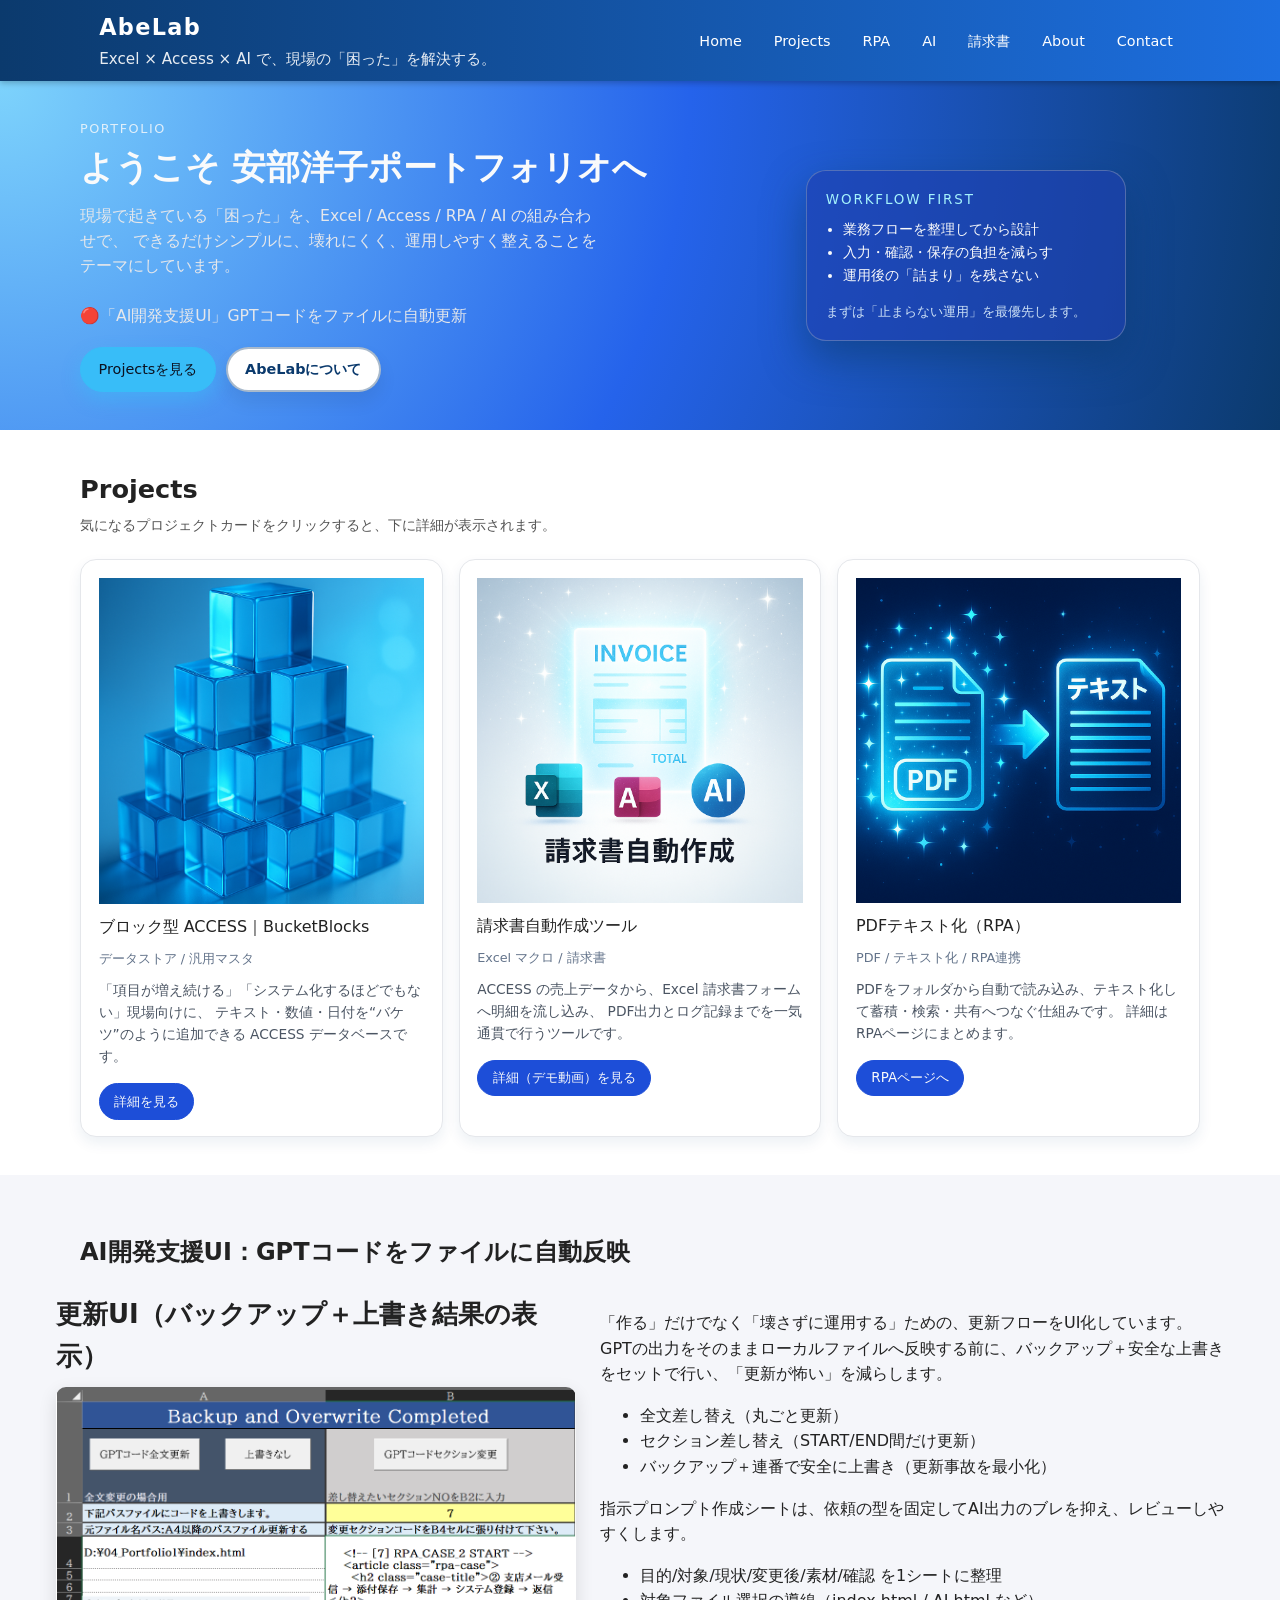
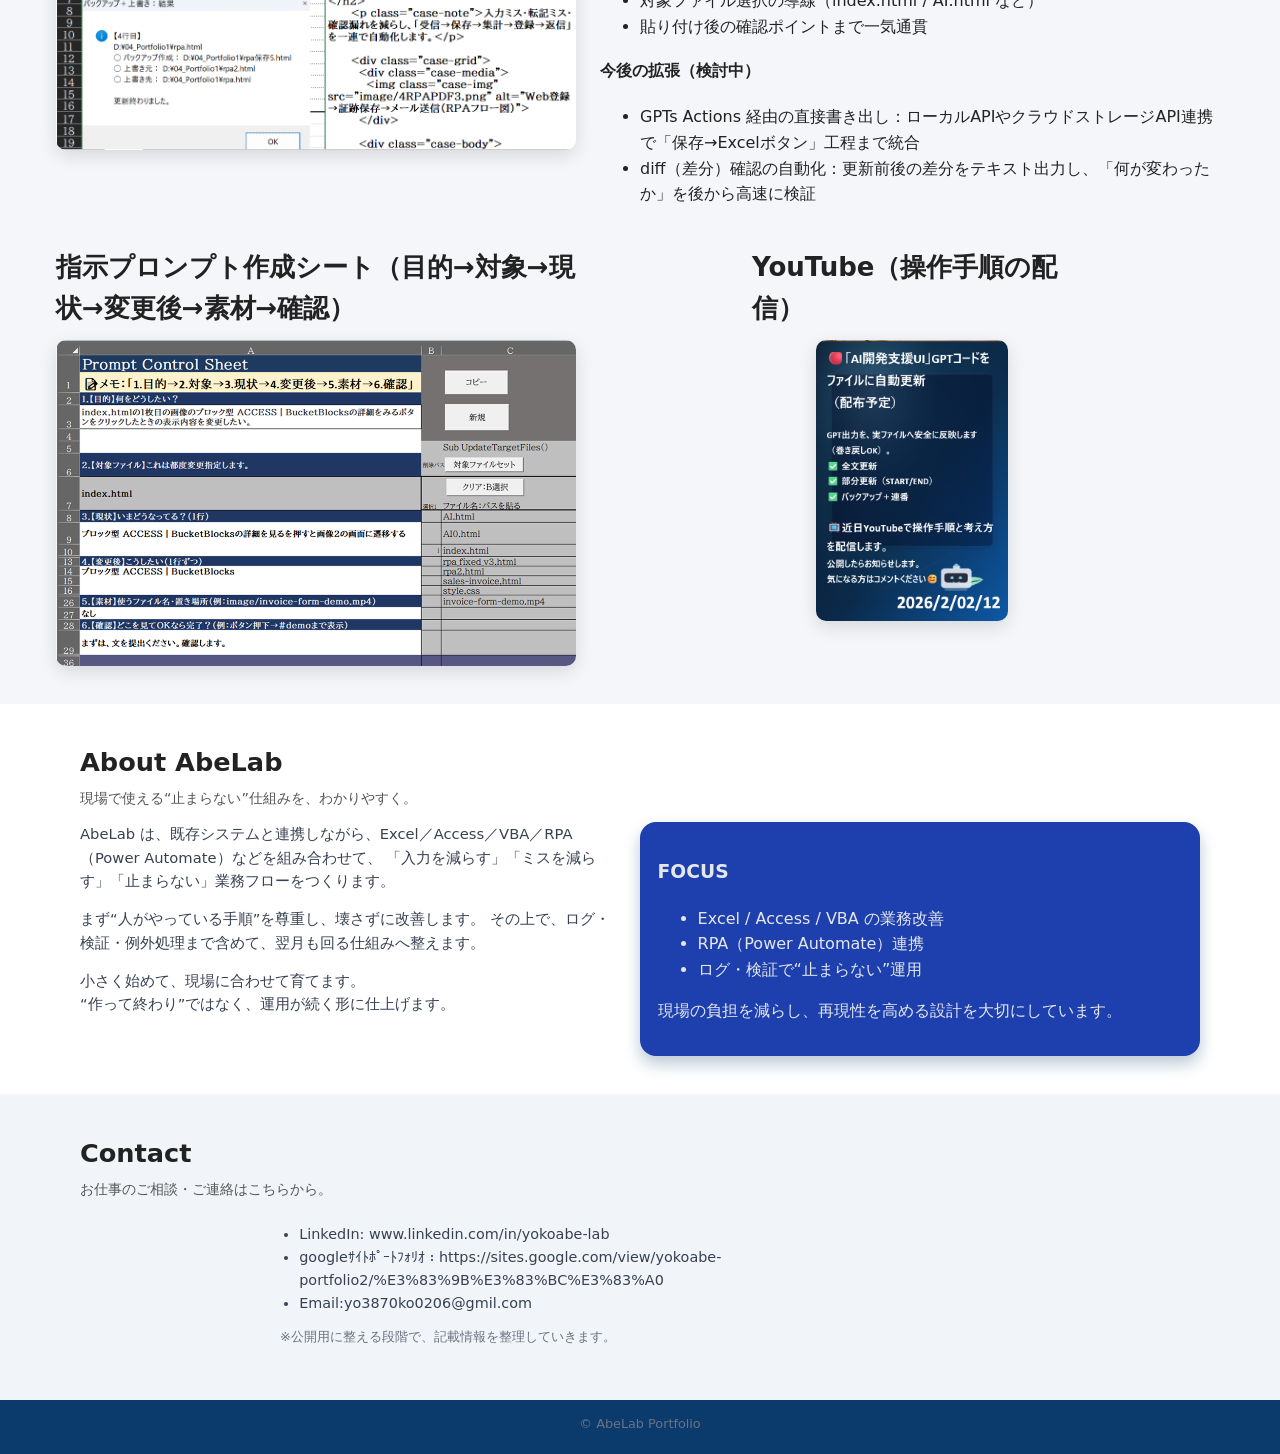
==== index.html @ ca855123 "portfolio upload" ====
<!DOCTYPE html>
<html lang="ja">

<head>
  <meta charset="UTF-8" />
  <meta name="viewport" content="width=device-width, initial-scale=1.0" />
  <title>AbeLab Portfolio</title>
  <link rel="stylesheet" href="style.css?v=20260203" />
</head>

<body>
  <div class="site-wrapper">

    <!-- =========================
         Header
    ========================== -->
    <header class="site-header">
      <div class="header-inner">
        <div class="brand-block">
          <div class="brand-logo">AbeLab</div>
          <div class="brand-tagline">Excel × Access × AI で、現場の「困った」を解決する。</div>
        </div>


<nav class="main-nav">
  <ul>
    <li><a href="index.html">Home</a></li>
    <li><a href="index.html#projects">Projects</a></li>
    <li><a href="rpa.html">RPA</a></li>
    <li><a href="AI.html">AI</a></li>
    <li><a href="sales-invoice.html">請求書</a></li>
    <li><a href="index.html#about">About</a></li>
    <li><a href="index.html#contact">Contact</a></li>
  </ul>
</nav>



        <button class="nav-toggle" id="navToggle" aria-label="メニューを開く" aria-expanded="false">
          <span class="nav-toggle-line"></span>
          <span class="nav-toggle-line"></span>
          <span class="nav-toggle-line"></span>
        </button>
      </div>

<nav class="mobile-nav" id="mobileNav">
  <ul>
    <li><a href="index.html">Home</a></li>
    <li><a href="index.html#projects">Projects</a></li>
    <li><a href="rpa.html">RPA</a></li>
    <li><a href="AI.html">AI</a></li>
    <li><a href="sales-invoice.html">請求書</a></li>
    <li><a href="index.html#about">About</a></li>
    <li><a href="index.html#contact">Contact</a></li>
  </ul>
</nav>


    </header>

    <main>
      <!-- =========================
           Hero
      ========================== -->
      <section class="hero-section" id="home">
        <div class="hero-inner">
          <div class="hero-text">
            <div class="hero-label">PORTFOLIO</div>
            <h1 class="hero-title">ようこそ 安部洋子ポートフォリオへ</h1>
            <p class="hero-lead">
              現場で起きている「困った」を、Excel / Access / RPA / AI の組み合わせで、
              できるだけシンプルに、壊れにくく、運用しやすく整えることをテーマにしています。
              <br><br>
              🔴「AI開発支援UI」GPTコードをファイルに自動更新
            </p>

            <div class="hero-actions">
              <a class="btn primary-btn" href="#projects">Projectsを見る</a>
              <a class="btn ghost-btn" href="#about">AbeLabについて</a>
            </div>
          </div>

          <div class="hero-visual" aria-hidden="true">
            <div class="hero-visual-card">
              <div class="hero-visual-label">WORKFLOW FIRST</div>
              <ul class="hero-visual-list">
                <li>業務フローを整理してから設計</li>
                <li>入力・確認・保存の負担を減らす</li>
                <li>運用後の「詰まり」を残さない</li>
              </ul>
              <p class="hero-visual-note">まずは「止まらない運用」を最優先します。</p>
            </div>
          </div>
        </div>
      </section>

      <!-- =========================
           Projects
      ========================== -->
      <section class="projects-section" id="projects">
        <div class="section-header">
          <h2 class="section-title">Projects</h2>
          <p class="section-subtitle">気になるプロジェクトカードをクリックすると、下に詳細が表示されます。</p>
        </div>

        <div class="projects-grid">
          <!-- 1) BucketBlocks -->
          <article class="project-card">
            <div class="project-image-wrapper">
              <img class="project-image" src="image/1cube.png" alt="ブロック型 ACCESS BucketBlocks" />
            </div>
            <h3 class="project-title">ブロック型 ACCESS｜BucketBlocks</h3>
            <p class="project-tag">データストア / 汎用マスタ</p>
            <p class="project-summary">
              「項目が増え続ける」「システム化するほどでもない」現場向けに、
              テキスト・数値・日付を“バケツ”のように追加できる ACCESS データベースです。
            </p>
            <button class="project-detail-button" type="button" data-project-id="bucket">詳細を見る</button>
          </article>

          <!-- 2) Invoice tool -->
          <article class="project-card">
            <div class="project-image-wrapper">
              <img class="project-image" src="image/2seikyusyoinvoice.png" alt="請求書自動作成ツール" />
            </div>
            <h3 class="project-title">請求書自動作成ツール</h3>
            <p class="project-tag">Excel マクロ / 請求書</p>
            <p class="project-summary">
              ACCESS の売上データから、Excel 請求書フォームへ明細を流し込み、
              PDF出力とログ記録までを一気通貫で行うツールです。
            </p>
            <a class="project-detail-button" href="sales-invoice.html#demo">詳細（デモ動画）を見る</a>
          </article>

          <!-- 3) RPA page link -->
          <article class="project-card">
            <div class="project-image-wrapper">
              <img class="project-image" src="image/3pdftotext.png" alt="PDFテキスト化 RPA" />
            </div>
            <h3 class="project-title">PDFテキスト化（RPA）</h3>
            <p class="project-tag">PDF / テキスト化 / RPA連携</p>
            <p class="project-summary">
              PDFをフォルダから自動で読み込み、テキスト化して蓄積・検索・共有へつなぐ仕組みです。
              詳細はRPAページにまとめます。
            </p>
            <a class="project-detail-button" href="rpa.html">RPAページへ</a>
          </article>
        </div>

        <!-- 詳細パネル（ここに表示） -->
        <div class="project-detail-panel" id="projectDetailPanel" hidden>
          <div class="detail-inner">
            <h3 class="detail-title" id="detailTitle">プロジェクト詳細</h3>
            <p class="detail-lead" id="detailLead">カードの「詳細」をクリックすると、ここに内容が表示されます。</p>

            <div class="detail-media" id="detailMedia"></div>

            <div class="detail-content" id="detailContent">
              まだプロジェクトが選択されていません。
            </div>

            <button class="detail-close-button" id="detailCloseButton" type="button">Projects に戻る</button>
          </div>
        </div>
      </section>
      <section class="ai-ui-section" id="ai-ui">
    <div class="ai-ui-container" style="max-width: 1200px; margin: 0 auto; padding: 0 16px;">
        <div class="section-header">
            <h2>AI開発支援UI：GPTコードをファイルに自動反映</h2>
        </div>

        <div class="ai-ui-wrap" style="display: flex; flex-direction: column; gap: 24px;">
            <div class="ai-ui-row" style="display: flex; align-items: flex-start; gap: 24px;">
                <div class="ai-ui-images" style="max-width: 520px; flex: 0 0 auto;">
                    <div class="ai-ui-image-card" style="width: 100%; max-width: 560px;">
                    <h3 style="font-size: 26px; margin: 0 0 10px;">更新UI（バックアップ＋上書き結果の表示）</h3>
                    <img src="image/cordhenko.png" alt="コード変更UI" style="width: 100%; max-width: 560px; height: auto; display: block; border-radius: 10px; box-shadow: 0 6px 18px rgba(0,0,0,0.12); margin: 0 auto;">
                </div>
                </div>
                <div class="ai-ui-text" style="flex: 1 1 420px; min-width: 300px;">
                <p>「作る」だけでなく「壊さずに運用する」ための、更新フローをUI化しています。GPTの出力をそのままローカルファイルへ反映する前に、バックアップ＋安全な上書きをセットで行い、「更新が怖い」を減らします。</p>

                <ul>
                    <li>全文差し替え（丸ごと更新）</li>
                    <li>セクション差し替え（START/END間だけ更新）</li>
                    <li>バックアップ＋連番で安全に上書き（更新事故を最小化）</li>
                </ul>

                <p>指示プロンプト作成シートは、依頼の型を固定してAI出力のブレを抑え、レビューしやすくします。</p>
                <ul>
                    <li>目的/対象/現状/変更後/素材/確認 を1シートに整理</li>
                    <li>対象ファイル選択の導線（index.html / AI.html など）</li>
                    <li>貼り付け後の確認ポイントまで一気通貫</li>
                </ul>

                <h4 style="margin-top: 18px;">今後の拡張（検討中）</h4>
                <ul>
                    <li>GPTs Actions 経由の直接書き出し：ローカルAPIやクラウドストレージAPI連携で「保存→Excelボタン」工程まで統合</li>
                    <li>diff（差分）確認の自動化：更新前後の差分をテキスト出力し、「何が変わったか」を後から高速に検証</li>
                </ul>
            </div>
            </div>

            <div class="ai-ui-row" style="display: flex; align-items: flex-start; gap: 24px;">
                <div class="ai-ui-images" style="max-width: 520px; flex: 0 0 auto;">
                    <div class="ai-ui-image-card" style="width: 100%; max-width: 560px;">
                    <h3 style="font-size: 26px; margin: 0 0 10px;">指示プロンプト作成シート（目的→対象→現状→変更後→素材→確認）</h3>
                    <img src="image/pronptsakusei.png" alt="指示プロンプト作成シート" style="width: 100%; max-width: 560px; height: auto; display: block; border-radius: 10px; box-shadow: 0 6px 18px rgba(0,0,0,0.12); margin: 0 auto;">
                </div>
                </div>
                <div class="ai-ui-side" style="flex: 1; min-width: 260px; display: flex; justify-content: center; align-items: flex-start;">
                    <div class="ai-ui-image-card" style="width: 100%; max-width: 320px;">
                    <h3 style="font-size: 26px; margin: 0 0 10px;">YouTube（操作手順の配信）</h3>
                    <img src="image/youtube.png" alt="YouTube" style="width: 60%; max-width: 320px; height: auto; display: block; border-radius: 10px; box-shadow: 0 6px 18px rgba(0,0,0,0.12); margin: 0 auto;">
                </div>
                </div>
            </div>
        </div>
    </div>
</section>

      <!-- =========================
           About
      ========================== -->
<!-- About -->
<section class="about-section" id="about">
  <div class="section-header">
    <h2 class="section-title">About AbeLab</h2>
    <p class="section-subtitle">現場で使える“止まらない”仕組みを、わかりやすく。</p>
  </div>

  <div class="about-layout">
    <!-- text (left / wide) -->
<div class="about-text">
 <p>
  AbeLab は、既存システムと連携しながら、Excel／Access／VBA／RPA（Power Automate）などを組み合わせて、
  「入力を減らす」「ミスを減らす」「止まらない」業務フローをつくります。
</p>

  <p>
    まず“人がやっている手順”を尊重し、壊さずに改善します。
    その上で、ログ・検証・例外処理まで含めて、翌月も回る仕組みへ整えます。
  </p>

  <!-- ★追加：2行ぶん（FOCUSの底辺合わせ用） -->
  <p>
    小さく始めて、現場に合わせて育てます。<br>
    “作って終わり”ではなく、運用が続く形に仕上げます。
  </p>
</div>


    <!-- focus (right) -->
    <aside class="about-side" aria-label="AbeLab focus">
      <div class="about-card">
        <h3>FOCUS</h3>
        <ul>
          <li>Excel / Access / VBA の業務改善</li>
          <li>RPA（Power Automate）連携</li>
          <li>ログ・検証で“止まらない”運用</li>
        </ul>
        <p class="about-note">現場の負担を減らし、再現性を高める設計を大切にしています。</p>
      </div>
    </aside>
  </div>
</section>

      <!-- =========================
           Contact
      ========================== -->
      <section class="contact-section" id="contact">
        <div class="section-header">
          <h2 class="section-title">Contact</h2>
          <p class="section-subtitle">お仕事のご相談・ご連絡はこちらから。</p>
        </div>

        <div class="contact-content">
          <p>
            
          </p>
          <ul class="contact-links">
            <li>LinkedIn: www.linkedin.com/in/yokoabe-lab</li>
            <li>googleｻｲﾄﾎﾟｰﾄﾌｫﾘｵ：https://sites.google.com/view/yokoabe-portfolio2/%E3%83%9B%E3%83%BC%E3%83%A0</li>
            <li>Email:yo3870ko0206@gmil.com</li>
          </ul>
          <p class="contact-note">※公開用に整える段階で、記載情報を整理していきます。</p>
        </div>
      </section>
    </main>

    <footer class="site-footer">
      <p class="footer-copy">© AbeLab Portfolio</p>
    </footer>

    <button class="scroll-top-button" id="scrollTopButton" aria-label="ページ上部へ">↑</button>
  </div>

  <script>
    // ============================
    // 1) モバイルナビ
    // ============================
    (function () {
      const navToggle = document.getElementById('navToggle');
      const mobileNav = document.getElementById('mobileNav');

      if (!navToggle || !mobileNav) return;

      const setOpen = (open) => {
        navToggle.setAttribute('aria-expanded', String(open));
        mobileNav.hidden = !open;
      };

      setOpen(false);

      navToggle.addEventListener('click', () => {
        const isOpen = navToggle.getAttribute('aria-expanded') === 'true';
        setOpen(!isOpen);
      });

      mobileNav.addEventListener('click', (e) => {
        if (e.target && e.target.closest('a')) {
          setOpen(false);
        }
      });
    })();

    // ============================
    // 2) スクロールトップ
    // ============================
    (function () {
      const btn = document.getElementById('scrollTopButton');
      if (!btn) return;

      const onScroll = () => {
        btn.style.display = window.scrollY > 600 ? 'flex' : 'none';
      };

      window.addEventListener('scroll', onScroll);
      onScroll();

      btn.addEventListener('click', () => {
        window.scrollTo({ top: 0, behavior: 'smooth' });
      });
    })();

    // ============================
    // 3) Projects 詳細表示
    //    - 1) BucketBlocks
    //    - 2) 請求書（デモ動画埋め込み）
    //    - 3) PDFテキスト化は別ページへ（カード内リンク）
    // ============================
    (function () {
      const panel = document.getElementById('projectDetailPanel');
      const title = document.getElementById('detailTitle');
      const lead = document.getElementById('detailLead');
      const media = document.getElementById('detailMedia');
      const content = document.getElementById('detailContent');
      const closeBtn = document.getElementById('detailCloseButton');

      if (!panel || !title || !lead || !media || !content || !closeBtn) return;

      const projects = {
        bucket: {
          title: 'ブロック型 ACCESS｜BucketBlocks',
          lead: '「項目が増え続ける」を吸収する、現場向けのバケット型データベース。',
          mediaHtml: '',
          contentHtml: `
            <ul>
              <li>用途：汎用マスタ／履歴／メモなど、項目が増えがちなデータを“追加型”で管理</li>
              <li>特徴：テキスト・数値・日付などをブロックとして後付けできる</li>
              <li>狙い：システム化の前段で、現場の情報を散らさず貯める</li>
            </ul>
          `.trim()
        }
      };

      const openPanel = (projectId) => {
        const p = projects[projectId];
        if (!p) return;

        title.textContent = p.title;
        lead.textContent = p.lead;
        media.innerHTML = p.mediaHtml;
        content.innerHTML = p.contentHtml;

        panel.hidden = false;
        panel.scrollIntoView({ behavior: 'smooth', block: 'start' });
      };

      const closePanel = () => {
        panel.hidden = true;
        title.textContent = 'プロジェクト詳細';
        lead.textContent = 'カードの「詳細」をクリックすると、ここに内容が表示されます。';
        media.innerHTML = '';
        content.textContent = 'まだプロジェクトが選択されていません。';
      };

      document.addEventListener('click', (e) => {
        const btn = e.target && e.target.closest('[data-project-id]');
        if (!btn) return;

        const projectId = btn.getAttribute('data-project-id');
        openPanel(projectId);
      });

      closeBtn.addEventListener('click', closePanel);
    })();
  </script>
</body>

</html>
---- style.css ----
/* ------------------------------
   ベース設定
------------------------------ */
*,
*::before,
*::after {
    box-sizing: border-box;
}

html,
body {
    margin: 0;
    padding: 0;
    font-family: system-ui, -apple-system, BlinkMacSystemFont, "Segoe UI",
        "Hiragino Sans", "Yu Gothic", sans-serif;
    line-height: 1.6;
    color: #222;
    background: #f5f6fa;
}

img {
    max-width: 100%;
    display: block;
}

a {
    color: inherit;
    text-decoration: none;
}

button {
    font: inherit;
    cursor: pointer;
}

/* ------------------------------
   レイアウト全体
------------------------------ */
.site-wrapper {
    min-height: 100vh;
    display: flex;
    flex-direction: column;
}

/* ------------------------------
   ヘッダー
------------------------------ */
.site-header {
    position: sticky;
    top: 0;
    z-index: 20;
    /* [H-色調整] 黒っぽさを減らして、明るい青系グラデに変更 */
    background: linear-gradient(90deg, #0b3a6d, #1d6fe0);
    color: #fff;
    box-shadow: 0 2px 6px rgba(0, 0, 0, 0.24);
}

.header-inner {
    max-width: 1120px;
    margin: 0 auto;
    padding: 0.6rem 1.2rem;
    display: flex;
    align-items: center;
    justify-content: space-between;
    gap: 1rem;
}

.brand-block {
    display: flex;
    flex-direction: column;
    gap: 0.1rem;
}

.brand-logo {
    font-size: 1.4rem;
    font-weight: 700;
    letter-spacing: 0.06em;
}

.brand-tagline {
    font-size: 0.95rem;
    opacity: 0.9;
    font-weight: 500;
}

.main-nav ul {
    list-style: none;
    display: flex;
    gap: 1rem;
    padding: 0;
    margin: 0;
}

/* ------------------------------
   ヘッダー（ナビ：2行表示にする）
------------------------------ */

/* ★追加：ナビ領域を横いっぱい使えるように */
.main-nav{
    flex: 1;
    min-width: 0;
}

/* ★差し替え：PCナビを2行に折り返す（リンク単位で折り返す） */
.main-nav ul {
    list-style: none;
    display: flex;
    flex-wrap: wrap;                 /* ← これで2行に折り返せる */
    justify-content: flex-end;       /* 右寄せ */
    gap: 0.8rem 1rem;                /* 縦 横の間隔 */
    padding: 0;
    margin: 0;
}

/* ★差し替え：リンクの文字が1文字ずつ改行されないようにする */
.main-nav a {
    font-size: 0.9rem;
    padding: 0.35rem 0.5rem;
    border-radius: 0.5rem;
    transition: background 0.15s ease;

    white-space: nowrap;             /* ← 文字割れ防止（超重要） */
    word-break: keep-all;            /* 補強（日本語でも割れにくい） */
}

.main-nav a:hover {
    background: rgba(255, 255, 255, 0.12);
}

/* ------------------------------
   モバイルナビ（ハンバーガー）
------------------------------ */
.nav-toggle {
    display: none;
    border: 1px solid rgba(255, 255, 255, 0.35);
    background: transparent;
    color: inherit;
    border-radius: 0.75rem;
    padding: 0.25rem;
}

.nav-toggle-line {
    display: block;
    width: 22px;
    height: 2px;
    margin: 4px 0;
    background: #fff;
}

/* モバイルナビ */
.mobile-nav {
    display: none;
    border-top: 1px solid rgba(255, 255, 255, 0.12);
    /* [H-色調整] ヘッダーに合わせて青系に */
    background: #0b3a6d;
}

.mobile-nav ul {
    list-style: none;
    margin: 0;
    padding: 0.4rem 0;
}

.mobile-nav li {
    border-bottom: 1px solid rgba(255, 255, 255, 0.06);
}

.mobile-nav a {
    display: block;
    padding: 0.6rem 1.2rem;
}

/* ------------------------------
   セクション共通
------------------------------ */
main {
    flex: 1;
}

section {
    padding: 2.4rem 1.2rem;
}

.section-header {
    max-width: 1120px;
    margin: 0 auto 1.4rem;
}

.section-title {
    font-size: 1.6rem;
    margin: 0 0 0.25rem;
}

.section-subtitle {
    margin: 0;
    color: #555;
    font-size: 0.9rem;
    font-weight: 500;
}

/* ------------------------------
   Hero
------------------------------ */
.hero-section {
    /* [H-色調整] 黒寄り → 明るい青の奥行きに変更 */
    background: radial-gradient(circle at top left, #7dd3fc 0, #2563eb 52%, #0b3a6d 100%);
    color: #f9fafb;
}

.hero-inner {
    max-width: 1120px;
    margin: 0 auto;
    display: grid;
    grid-template-columns: minmax(0, 3fr) minmax(0, 2.3fr);
    gap: 2.5rem;
    align-items: center;
}

.hero-label {
    font-size: 0.8rem;
    letter-spacing: 0.12em;
    text-transform: uppercase;
    opacity: 0.82;
}

.hero-title {
    margin: 0.4rem 0 0.8rem;
    font-size: 2.1rem;
    line-height: 1.3;
}

.hero-lead {
    margin: 0 0 1.2rem;
    max-width: 52ch;
    font-size: 0.98rem;
    color: #e5e7eb;
    font-weight: 500;
}

.hero-actions {
    display: flex;
    flex-wrap: wrap;
    gap: 0.6rem;
}

.btn {
    display: inline-flex;
    align-items: center;
    justify-content: center;
    padding: 0.55rem 1.1rem;
    border-radius: 999px;
    border: 1px solid transparent;
    font-size: 0.9rem;
    text-decoration: none;
    transition: transform 0.1s ease, box-shadow 0.1s ease, background 0.15s ease,
        color 0.15s ease, border-color 0.15s ease;
}

.btn:hover {
    transform: translateY(-1px);
}

.primary-btn {
    background: #38bdf8;
    border-color: #38bdf8;
    color: #0b1120;
    box-shadow: 0 8px 18px rgba(56, 189, 248, 0.45);
}

.primary-btn:hover {
    background: #e0f2fe;
    border-color: #e0f2fe;
}

.ghost-btn {
    background: transparent;
    border-color: #e5e7eb;
    color: #e5e7eb;
}

.ghost-btn:hover {
    /* [H-色調整] 黒っぽいhover → 青系に */
    background: rgba(11, 58, 109, 0.55);
}

.hero-visual {
    display: flex;
    justify-content: center;
}

.hero-visual-card {
    width: 100%;
    max-width: 320px;
    padding: 1.1rem 1.2rem;
    border-radius: 1.25rem;
    /* [H-色調整] 黒っぽいカード → 明るい青系に */
    background: rgba(30, 64, 175, 0.62);
    box-shadow: 0 18px 40px rgba(11, 58, 109, 0.55);
    border: 1px solid rgba(148, 163, 184, 0.45);
    
}

.hero-visual-label {
    margin: 0 0 0.5rem;
    font-size: 0.84rem;
    letter-spacing: 0.14em;
    text-transform: uppercase;
    color: #a5f3fc;
}

.hero-visual-list {
    margin: 0;
    padding-left: 1.1rem;
    font-size: 0.9rem;
}

.hero-visual-note {
    margin: 0.9rem 0 0;
    font-size: 0.8rem;
    color: #e0f2fe;
    opacity: 0.9;
}

/* ------------------------------
   Projects
------------------------------ */
.projects-section {
    background: #ffffff;
}

.projects-grid {
    max-width: 1120px;
    margin: 0 auto;
    display: grid;
    grid-template-columns: repeat(3, minmax(0, 1fr));
    gap: 1rem;
}

/* サムネイル：カード内の画像高さを揃える */
.project-thumb {
  width: 100%;
  aspect-ratio: 1 / 1;
  border-radius: 0.9rem;
  overflow: hidden;
  background: rgba(0,0,0,0.06);
}
.project-thumb img {
  width: 100%;
  height: 100%;
  object-fit: cover;
  display: block;
}

/* ------------------------------
   H新規：ホーム（Projects）の画像ホバー（3枚サムネ用）
   - カード全体がふわっと浮く
   - 画像が少し拡大して“押せる感”
------------------------------ */
@media (hover: hover) and (pointer: fine) {
  .project-card{
    transition: transform 180ms ease, box-shadow 180ms ease, border-color 180ms ease;
  }
  .project-thumb img{
    transition: transform 180ms ease, filter 180ms ease;
    transform-origin: center;
  }
  .project-card:hover{
    transform: translateY(-4px);
    border-color: rgba(29, 78, 216, 0.35);
    box-shadow: 0 16px 34px rgba(11, 58, 109, 0.18);
  }
  .project-card:hover .project-thumb img{
    transform: scale(1.04);
    filter: saturate(1.05) contrast(1.02);
  }
}

.project-card {
    background: #fff;
    border-radius: 1rem;
    padding: 1.1rem 1.1rem 1rem;
    border: 1px solid #e5e7eb;
    box-shadow: 0 6px 14px rgba(11, 58, 109, 0.08);
    display: flex;
    flex-direction: column;
    gap: 0.6rem;
}

.project-label {
    font-size: 0.78rem;
    letter-spacing: 0.12em;
    text-transform: uppercase;
    color: #6b7280;
    font-weight: 500;
}

.project-title {
    margin: 0;
    font-size: 1rem;
    font-weight: 500;
}

.project-tag {
    margin: 0;
    font-size: 0.8rem;
    color: #64748b;
    font-weight: 500;
}

.project-summary {
    margin: 0;
    font-size: 0.86rem;
    color: #4b5563;
    font-weight: 500;
}

.project-detail-button {
    align-self: flex-start;
    margin-top: 0.4rem;
    padding: 0.4rem 0.9rem;
    font-size: 0.84rem;
    border-radius: 999px;
    /* [H-色調整] 濃紺 → 青系ボタンへ */
    border: 1px solid #1d4ed8;
    background: #1d4ed8;
    color: #f9fafb;
}

.project-detail-button:hover {
    background: #1e40af;
}

/* 詳細パネル（Bの帯部分） */
.project-detail-panel {
    margin: 2.5rem 0 0;
    /* [H-色調整] 黒帯 → 青系の帯へ */
    background: radial-gradient(circle at top, #1d6fe0 0, #0b3a6d 60%, #08325c 100%);
    color: #e5e7eb;
}

.detail-inner {
    max-width: 1120px;
    margin: 0 auto;
    padding: 1.6rem 1.6rem 1.9rem;
    border-radius: 1rem;
    box-shadow: 0 14px 30px rgba(11, 58, 109, 0.35);
    /* [H-色調整] 黒寄り → 青系透明に */
    background: rgba(11, 58, 109, 0.86);
}

.detail-title {
    margin: 0 0 0.25rem;
    font-size: 1.2rem;
}

.detail-lead {
    margin: 0 0 0.9rem;
    font-size: 0.86rem;
    color: #cbd5f5;
}

.detail-content {
    font-size: 0.88rem;
    margin-bottom: 1rem;
}

/* 詳細パネル：動画が大きくなりすぎないように制御 */
.detail-media {
  margin: 0.9rem 0 1.2rem;
  display: flex;
  justify-content: center;
}
.detail-video {
  width: 100%;
  max-width: 920px;
  aspect-ratio: 16 / 9;
  height: auto;
  max-height: 65vh;
  border-radius: 0.9rem;
  background: #0b1120;
  box-shadow: 0 10px 24px rgba(11, 58, 109, 0.35);
}

.detail-close-button {
    display: inline-flex;
    align-items: center;
    gap: 0.35rem;
    padding: 0.4rem 0.9rem;
    border-radius: 999px;
    border: 1px solid #e5e7eb;
    background: transparent;
    color: inherit;
}

/* ------------------------------
   Workflow / Facts
------------------------------ */
.workflow-section {
    background: #f9fafb;
}

.workflow-grid {
    max-width: 1120px;
    margin: 0 auto;
    display: grid;
    grid-template-columns: repeat(3, minmax(0, 1fr));
    gap: 1rem;
}

.workflow-card {
    background: #fff;
    border-radius: 1rem;
    padding: 1.1rem 1.1rem 1rem;
    border: 1px solid #e5e7eb;
    box-shadow: 0 14px 30px rgba(11, 58, 109, 0.16);
}

.workflow-card h3 {
    margin: 0 0 0.4rem;
    font-size: 1.02rem;
}

.workflow-card p {
    margin: 0;
    font-size: 0.9rem;
    color: #374151;
}

/* ------------------------------
   Glossary
------------------------------ */
.glossary-section {
    background: #fff;
}

.glossary-grid {
    max-width: 1120px;
    margin: 0 auto;
    display: grid;
    grid-template-columns: repeat(3, minmax(0, 1fr));
    gap: 1rem;
}

.glossary-card {
    background: #fff;
    border-radius: 1rem;
    padding: 1.1rem 1.1rem 1rem;
    border: 1px solid #e5e7eb;
    box-shadow: 0 14px 30px rgba(11, 58, 109, 0.22);
}

.glossary-card h3 {
    margin: 0 0 0.4rem;
    font-size: 1.02rem;
}

.glossary-card p {
    margin: 0;
    font-size: 0.9rem;
    color: #374151;
}

/* ------------------------------
   About（詳細ページでも使う）
------------------------------ */
.about-section {
    background: #ffffff;
}

/* About：見出し直下の余白を少し詰めて、左テキストとFOCUSを上に上げる */
#about .section-header {
    margin-bottom: 0.75rem;
}

.about-layout {
    max-width: 1120px;
    margin: 0 auto;
    display: grid;
    /* 左：説明 / 右：FOCUS を2分割（右を少し広め） */
    grid-template-columns: minmax(0, 1fr) minmax(380px, 560px);
    gap: 1.6rem;
    align-items: start;
}

.about-heading {
    margin: 0 0 0.5rem;
    font-size: 1.1rem;
}

.about-text p {
    margin: 0 0 0.9rem;
    font-size: 0.92rem;
    color: #374151;
}

.about-side {
    display: flex;
    align-items: stretch;
    justify-self: end;
    width: 100%;
}

.about-card {
    width: 100%;
    border-radius: 1rem;
    /* [H-色調整] 右側カードを明るめの青に */
    background: #1e40af;
    color: #e5e7eb;
    padding: 1rem 1.1rem;
    box-shadow: 0 8px 16px rgba(11, 58, 109, 0.28);
}

.about-label {
    margin: 0 0 0.5rem;
    font-size: 0.84rem;
    letter-spacing: 0.14em;
    text-transform: uppercase;
    color: #a5f3fc;
}

.about-list {
    margin: 0;
    padding-left: 1.1rem;
    font-size: 0.86rem;
}

/* ------------------------------
   Contact
------------------------------ */
.contact-section {
    background: #f1f5f9;
}

.contact-content {
    max-width: 720px;
    margin: 0 auto;
    font-size: 0.94rem;
    color: #374151;
}

.contact-content p {
    margin: 0 0 0.9rem;
}

.contact-links {
    margin: 0 0 0.7rem;
    padding-left: 1.2rem;
    font-size: 0.9rem;
}

.contact-note {
    font-size: 0.8rem;
    color: #6b7280;
}

/* ------------------------------
   フッター
------------------------------ */
.site-footer {
    padding: 0.9rem 1.25rem 1.2rem;
    text-align: center;
    font-size: 0.8rem;
    color: #6b7280;
    /* [H-色調整] 真っ黒 → 青系に */
    background: #0b3a6d;
}

.footer-copy {
    margin: 0;
}

/* ------------------------------
   スクロールトップボタン
------------------------------ */
.scroll-top-button {
    position: fixed;
    right: 1rem;
    bottom: 1.5rem;
    width: 34px;
    height: 34px;
    border-radius: 999px;
    border: none;
    /* [H-色調整] 目立つ青に */
    background: #1d4ed8;
    color: #f9fafb;
    display: none;
    align-items: center;
    justify-content: center;
    box-shadow: 0 8px 16px rgba(11, 58, 109, 0.30);
}

/* ------------------------------
   レスポンシブ
------------------------------ */
@media (max-width: 900px) {
    .hero-inner {
        grid-template-columns: minmax(0, 1fr);
    }

    .about-layout {
        grid-template-columns: minmax(0, 1fr);
    }

    .projects-grid {
        grid-template-columns: repeat(2, minmax(0, 1fr));
    }
}

@media (max-width: 720px) {
    .main-nav {
        display: none;
    }

    .nav-toggle {
        display: inline-flex;
        flex-direction: column;
        align-items: center;
        justify-content: center;
        padding: 0.35rem 0.55rem;
    }

    .mobile-nav {
        display: block;
    }

    section {
        padding: 2rem 1rem;
    }

    .projects-grid,
    .workflow-grid,
    .glossary-grid {
        grid-template-columns: minmax(0, 1fr);
    }

    /* ★追加：RPAはスマホで縦並びにする */
    .rpa-case-body {
        flex-direction: column;
        gap: 18px;
    }

    .case-img {
        max-width: 100% !important;
    }
}

/* =========================
   RPA：共通スタイル（PCでも効かせる）
   ========================= */

.section {
    margin: 60px 0;
}

.section-lead {
    color: #444;
    margin-bottom: 30px;
}

.rpa-appeal {
    display: flex;
    align-items: center;
    gap: 20px;
    background: #f4f8ff;
    padding: 20px;
    border-radius: 12px;
    margin-bottom: 40px;
}

.rpa-appeal .logo {
    height: 48px;
}

.rpa-case {
    margin-bottom: 50px;
    margin-top: 1rem;
}

.rpa-case-body {
    display: flex;
    gap: 24px;
    align-items: flex-start;
}

.rpa-case-body img {
    max-width: 420px;
    border-radius: 12px;
}

.rpa-text {
    flex: 1;
    min-width: 0;
}

/* ← ここが「余白復活」の本丸（PCでもul余白を固定） */
.rpa-text ul {
    margin: 0.35rem 0 0;
    padding-left: 1.1rem;
}

.rpa-text li {
    margin: 0.35rem 0;
}

.case-img {
    width: 100%;
    max-width: 420px !important;
    height: auto;
    border-radius: 14px;
    border: 1px solid rgba(15, 23, 42, 0.10);
    box-shadow: 0 10px 22px rgba(2, 6, 23, 0.10);
    transition: transform 180ms ease, box-shadow 180ms ease, filter 180ms ease;
}

.case-img:hover {
    transform: translateY(-4px) scale(1.02);
    box-shadow: 0 18px 34px rgba(2, 6, 23, 0.18);
    filter: saturate(1.05) contrast(1.02);
}

/* ロゴと見出しのまとまりを調整 */
.rpa-head {
    text-align: center;
    margin-bottom: 2.5rem;
}

.pa-hero-logo {
    display: block;
    width: min(320px, 80%);
    height: auto;
    margin: 0 auto 1rem;
}

.rpa-title {
    margin: 0 0 0.5rem;
    font-size: 1.6rem;
    color: #0f172a;
}

.rpa-lead {
    margin: 0 auto;
    max-width: 800px;
    color: #334155;
    font-size: 1.05rem;
    line-height: 1.7;
}

.case-title {
    border-left: 4px solid #1d4ed8;
    padding-left: 0.8rem;
    margin-bottom: 0.5rem;
}

/* =========================
   ボタン：白くて見えない対策（共通）
   ========================= */
a.btn.ghost-btn {
    background: #ffffff;
    color: #0b3a6d;
    border: 2px solid rgba(11, 58, 109, 0.35);
    font-weight: 700;
    box-shadow: 0 10px 18px rgba(2, 6, 23, 0.08);
}

a.btn.ghost-btn:hover {
    transform: translateY(-2px);
    border-color: rgba(11, 58, 109, 0.55);
    box-shadow: 0 16px 26px rgba(2, 6, 23, 0.12);
}
/* RPA：注記（※）が小さすぎる対策 */
.case-bullets li.note{
  font-size: 1em;          /* 小さくしない */
  opacity: 1;              /* 薄くしない */
  color: #111827;          /* 文字を濃く */
  margin-top: 0.45rem;     /* 上に少し余白 */
}
/* RPA：箇条書きの「・」を見やすく */
.case-bullets{
  padding-left: 1.4rem;    /* 少し広げる（見た目が安定） */
}
.case-bullets li::marker{
  font-size: 1.15em;       /* 黒丸だけ少し大きく */
}
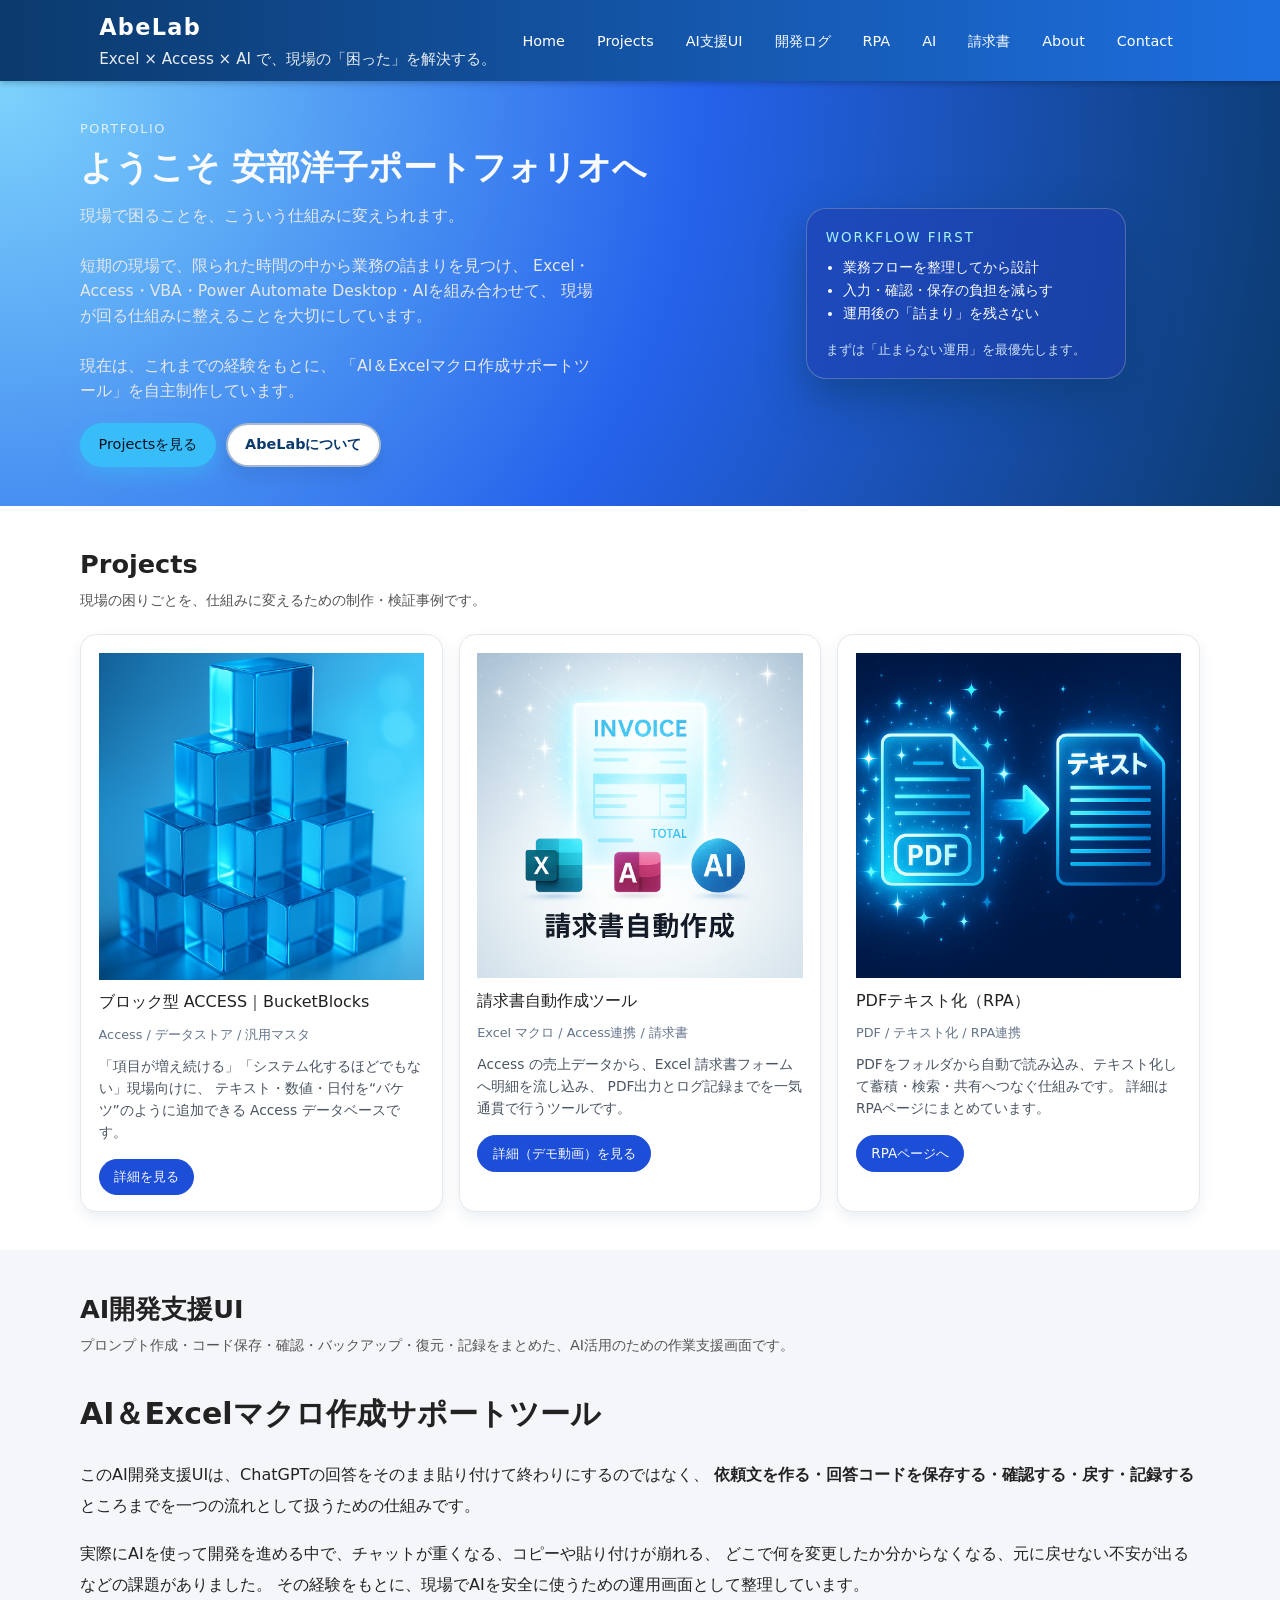
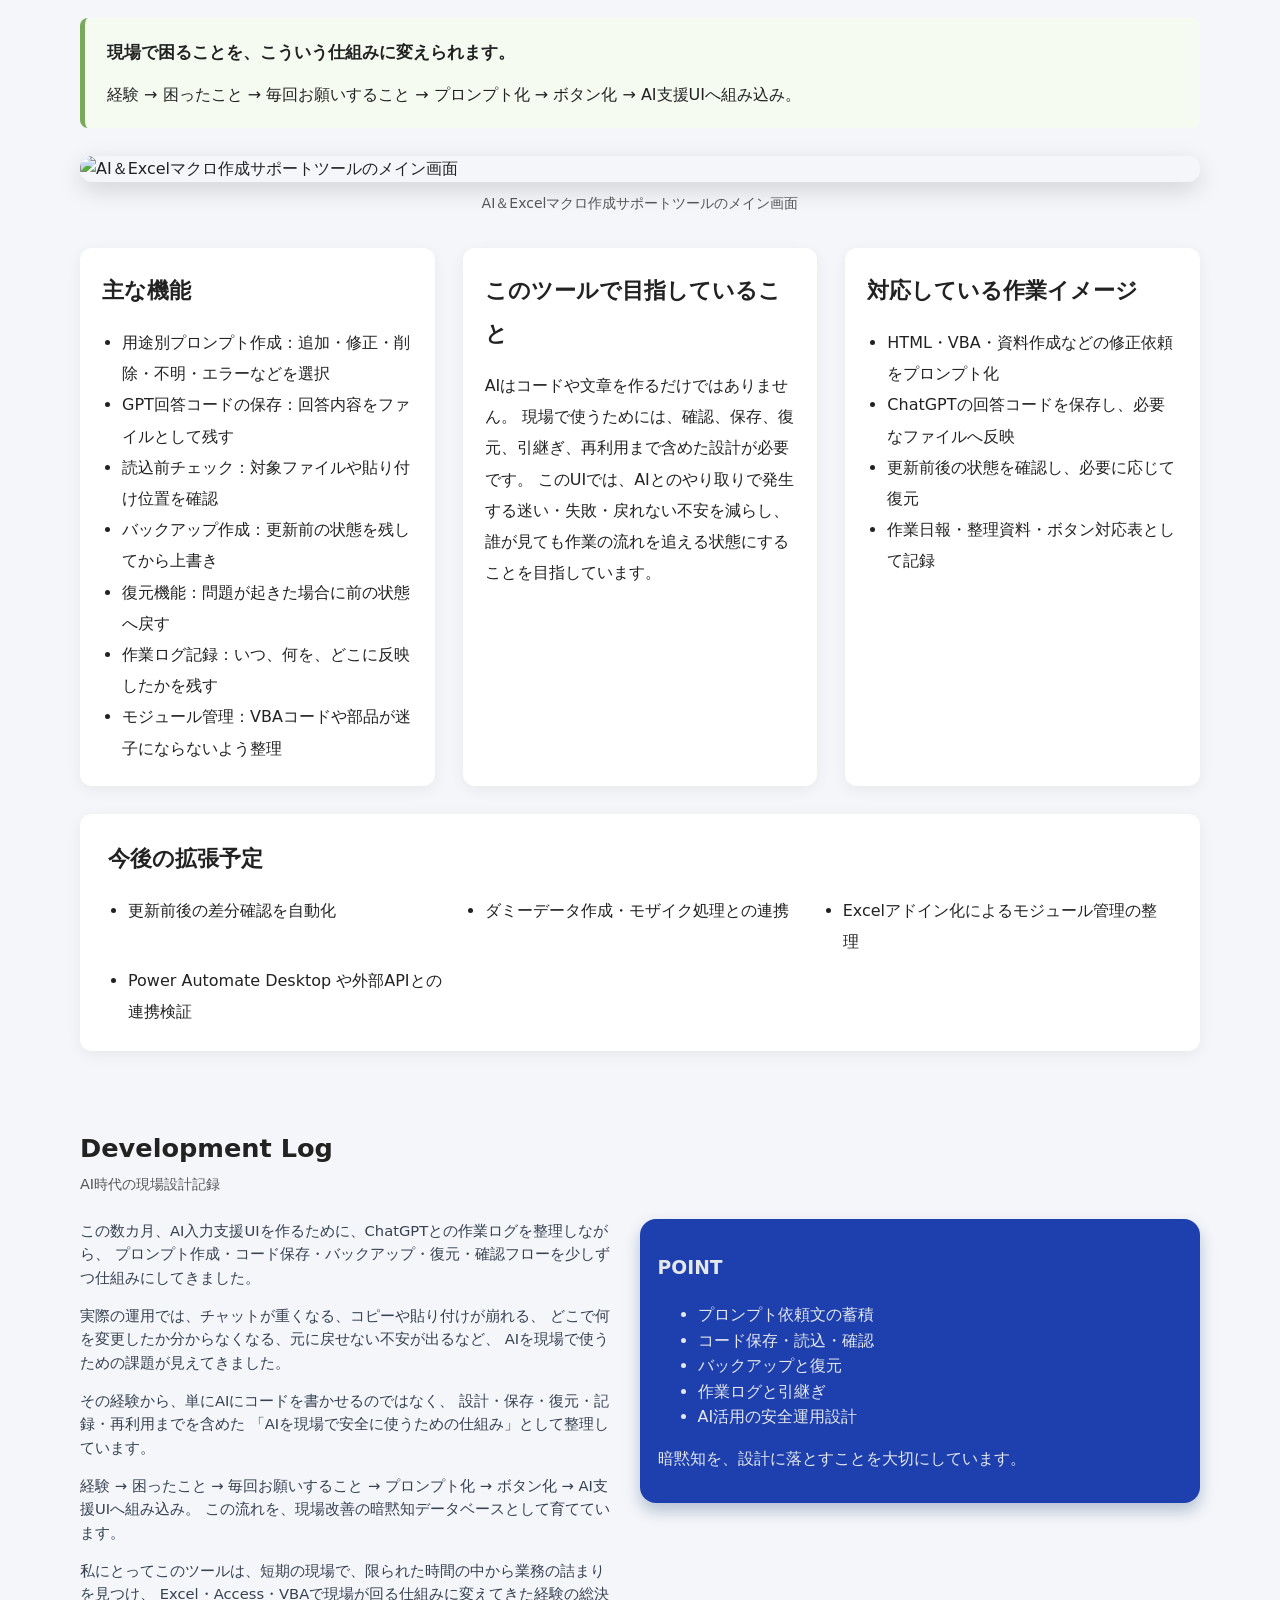
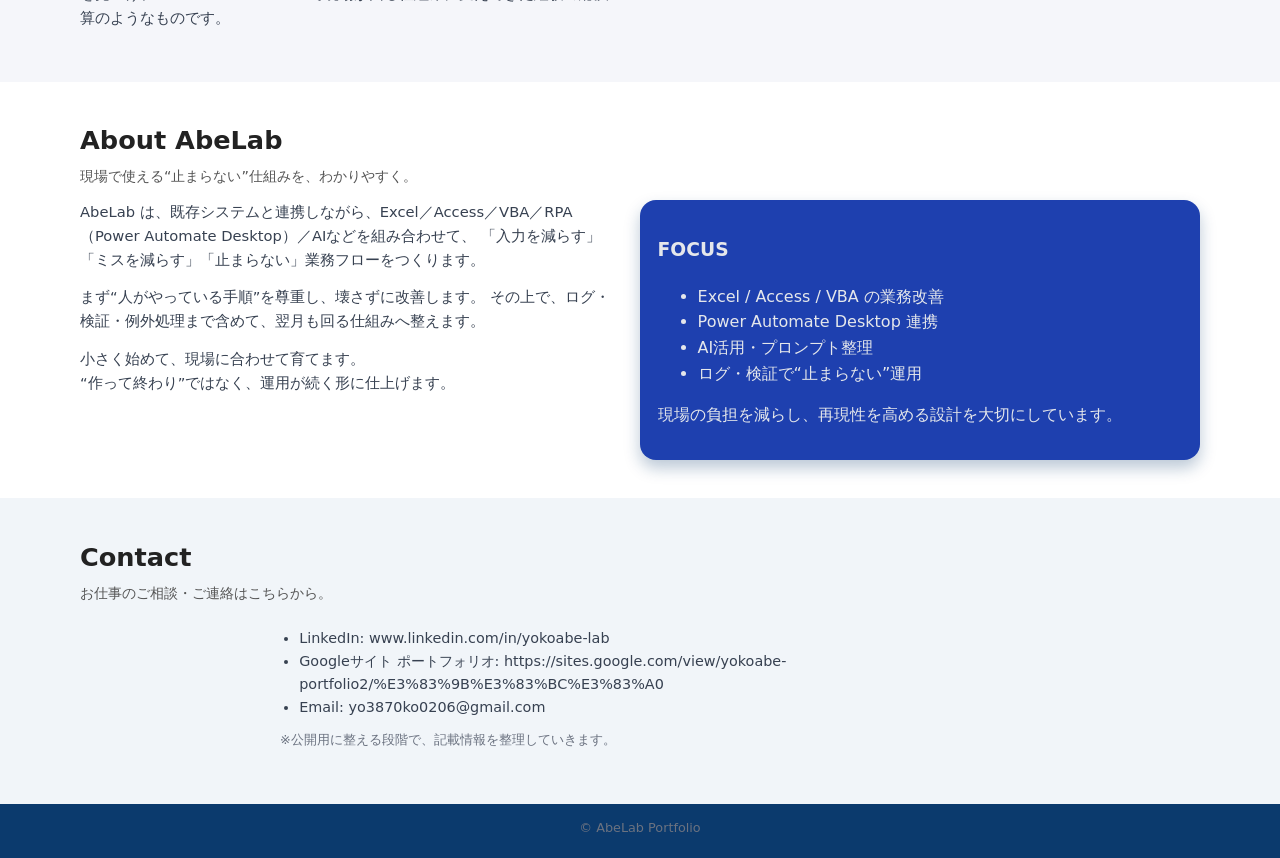
==== commit a8d83e13: "Update navigation structure and improve content Revised navigation and content for clarity and consi" ====
--- a/index.html
+++ b/index.html
@@ -21,20 +21,19 @@
           <div class="brand-tagline">Excel × Access × AI で、現場の「困った」を解決する。</div>
         </div>
 
-
-<nav class="main-nav">
-  <ul>
-    <li><a href="index.html">Home</a></li>
-    <li><a href="index.html#projects">Projects</a></li>
-    <li><a href="rpa.html">RPA</a></li>
-    <li><a href="AI.html">AI</a></li>
-    <li><a href="sales-invoice.html">請求書</a></li>
-    <li><a href="index.html#about">About</a></li>
-    <li><a href="index.html#contact">Contact</a></li>
-  </ul>
-</nav>
-
-
+        <nav class="main-nav">
+          <ul>
+            <li><a href="index.html">Home</a></li>
+            <li><a href="index.html#projects">Projects</a></li>
+            <li><a href="index.html#ai-ui">AI支援UI</a></li>
+            <li><a href="index.html#development-log">開発ログ</a></li>
+            <li><a href="rpa.html">RPA</a></li>
+            <li><a href="AI.html">AI</a></li>
+            <li><a href="sales-invoice.html">請求書</a></li>
+            <li><a href="index.html#about">About</a></li>
+            <li><a href="index.html#contact">Contact</a></li>
+          </ul>
+        </nav>
 
         <button class="nav-toggle" id="navToggle" aria-label="メニューを開く" aria-expanded="false">
           <span class="nav-toggle-line"></span>
@@ -43,22 +42,23 @@
         </button>
       </div>
 
-<nav class="mobile-nav" id="mobileNav">
-  <ul>
-    <li><a href="index.html">Home</a></li>
-    <li><a href="index.html#projects">Projects</a></li>
-    <li><a href="rpa.html">RPA</a></li>
-    <li><a href="AI.html">AI</a></li>
-    <li><a href="sales-invoice.html">請求書</a></li>
-    <li><a href="index.html#about">About</a></li>
-    <li><a href="index.html#contact">Contact</a></li>
-  </ul>
-</nav>
-
-
+      <nav class="mobile-nav" id="mobileNav">
+        <ul>
+          <li><a href="index.html">Home</a></li>
+          <li><a href="index.html#projects">Projects</a></li>
+          <li><a href="index.html#ai-ui">AI支援UI</a></li>
+          <li><a href="index.html#development-log">開発ログ</a></li>
+          <li><a href="rpa.html">RPA</a></li>
+          <li><a href="AI.html">AI</a></li>
+          <li><a href="sales-invoice.html">請求書</a></li>
+          <li><a href="index.html#about">About</a></li>
+          <li><a href="index.html#contact">Contact</a></li>
+        </ul>
+      </nav>
     </header>
 
     <main>
+
       <!-- =========================
            Hero
       ========================== -->
@@ -67,11 +67,16 @@
           <div class="hero-text">
             <div class="hero-label">PORTFOLIO</div>
             <h1 class="hero-title">ようこそ 安部洋子ポートフォリオへ</h1>
+
             <p class="hero-lead">
-              現場で起きている「困った」を、Excel / Access / RPA / AI の組み合わせで、
-              できるだけシンプルに、壊れにくく、運用しやすく整えることをテーマにしています。
+              現場で困ることを、こういう仕組みに変えられます。
               <br><br>
-              🔴「AI開発支援UI」GPTコードをファイルに自動更新
+              短期の現場で、限られた時間の中から業務の詰まりを見つけ、
+              Excel・Access・VBA・Power Automate Desktop・AIを組み合わせて、
+              現場が回る仕組みに整えることを大切にしています。
+              <br><br>
+              現在は、これまでの経験をもとに、
+              「AI＆Excelマクロ作成サポートツール」を自主制作しています。
             </p>
 
             <div class="hero-actions">
@@ -100,20 +105,21 @@
       <section class="projects-section" id="projects">
         <div class="section-header">
           <h2 class="section-title">Projects</h2>
-          <p class="section-subtitle">気になるプロジェクトカードをクリックすると、下に詳細が表示されます。</p>
+          <p class="section-subtitle">現場の困りごとを、仕組みに変えるための制作・検証事例です。</p>
         </div>
 
         <div class="projects-grid">
+
           <!-- 1) BucketBlocks -->
           <article class="project-card">
             <div class="project-image-wrapper">
               <img class="project-image" src="image/1cube.png" alt="ブロック型 ACCESS BucketBlocks" />
             </div>
             <h3 class="project-title">ブロック型 ACCESS｜BucketBlocks</h3>
-            <p class="project-tag">データストア / 汎用マスタ</p>
+            <p class="project-tag">Access / データストア / 汎用マスタ</p>
             <p class="project-summary">
               「項目が増え続ける」「システム化するほどでもない」現場向けに、
-              テキスト・数値・日付を“バケツ”のように追加できる ACCESS データベースです。
+              テキスト・数値・日付を“バケツ”のように追加できる Access データベースです。
             </p>
             <button class="project-detail-button" type="button" data-project-id="bucket">詳細を見る</button>
           </article>
@@ -124,9 +130,9 @@
               <img class="project-image" src="image/2seikyusyoinvoice.png" alt="請求書自動作成ツール" />
             </div>
             <h3 class="project-title">請求書自動作成ツール</h3>
-            <p class="project-tag">Excel マクロ / 請求書</p>
+            <p class="project-tag">Excel マクロ / Access連携 / 請求書</p>
             <p class="project-summary">
-              ACCESS の売上データから、Excel 請求書フォームへ明細を流し込み、
+              Access の売上データから、Excel 請求書フォームへ明細を流し込み、
               PDF出力とログ記録までを一気通貫で行うツールです。
             </p>
             <a class="project-detail-button" href="sales-invoice.html#demo">詳細（デモ動画）を見る</a>
@@ -141,10 +147,11 @@
             <p class="project-tag">PDF / テキスト化 / RPA連携</p>
             <p class="project-summary">
               PDFをフォルダから自動で読み込み、テキスト化して蓄積・検索・共有へつなぐ仕組みです。
-              詳細はRPAページにまとめます。
+              詳細はRPAページにまとめています。
             </p>
             <a class="project-detail-button" href="rpa.html">RPAページへ</a>
           </article>
+
         </div>
 
         <!-- 詳細パネル（ここに表示） -->
@@ -163,107 +170,215 @@
           </div>
         </div>
       </section>
+
+      <!-- =========================
+           AI Development Support UI
+      ========================== -->
       <section class="ai-ui-section" id="ai-ui">
-    <div class="ai-ui-container" style="max-width: 1200px; margin: 0 auto; padding: 0 16px;">
+        <div class="ai-ui-container" style="max-width: 1320px; margin: 0 auto; padding: 0 28px;">
+
+          <div class="section-header" style="margin-bottom: 28px;">
+            <h2 class="section-title">AI開発支援UI</h2>
+            <p class="section-subtitle">
+              プロンプト作成・コード保存・確認・バックアップ・復元・記録をまとめた、AI活用のための作業支援画面です。
+            </p>
+          </div>
+
+          <!-- 上の説明文 -->
+          <div class="ai-ui-top-text"
+            style="max-width: 1120px; margin: 0 auto 28px; line-height: 1.95; font-size: 16px;">
+
+            <h3 style="font-size: 30px; margin: 0 0 16px;">AI＆Excelマクロ作成サポートツール</h3>
+
+            <p>
+              このAI開発支援UIは、ChatGPTの回答をそのまま貼り付けて終わりにするのではなく、
+              <strong>依頼文を作る・回答コードを保存する・確認する・戻す・記録する</strong>
+              ところまでを一つの流れとして扱うための仕組みです。
+            </p>
+
+            <p>
+              実際にAIを使って開発を進める中で、チャットが重くなる、コピーや貼り付けが崩れる、
+              どこで何を変更したか分からなくなる、元に戻せない不安が出るなどの課題がありました。
+              その経験をもとに、現場でAIを安全に使うための運用画面として整理しています。
+            </p>
+
+            <div style="margin-top: 18px; padding: 18px 22px; border-left: 5px solid #7aa95c; background: #f6fbf1; border-radius: 8px;">
+              <p style="margin: 0; font-weight: 700; font-size: 17px;">
+                現場で困ることを、こういう仕組みに変えられます。
+              </p>
+              <p style="margin: 10px 0 0;">
+                経験 → 困ったこと → 毎回お願いすること → プロンプト化 → ボタン化 → AI支援UIへ組み込み。
+              </p>
+            </div>
+          </div>
+
+          <!-- 大きな画像 -->
+          <div class="ai-ui-main-image" style="max-width: 1120px; margin: 0 auto 34px;">
+            <img
+              src="image/AI%20%26%20Excel%20Macro%20Creation%20Support%20Tool.png"
+              alt="AI＆Excelマクロ作成サポートツールのメイン画面"
+              style="width: 100%; height: auto; display: block; border-radius: 12px; box-shadow: 0 8px 24px rgba(0,0,0,0.14);"
+            >
+            <p style="margin-top: 10px; color: #555; font-size: 14px; text-align: center;">
+              AI＆Excelマクロ作成サポートツールのメイン画面
+            </p>
+          </div>
+
+          <!-- 下の説明文 -->
+          <div class="ai-ui-bottom-text"
+            style="max-width: 1120px; margin: 0 auto; line-height: 1.95; font-size: 16px;">
+
+            <div style="display: grid; grid-template-columns: repeat(auto-fit, minmax(300px, 1fr)); gap: 28px;">
+
+              <div style="background: #ffffff; padding: 22px; border-radius: 12px; box-shadow: 0 4px 16px rgba(0,0,0,0.06);">
+                <h3 style="margin: 0 0 14px; font-size: 22px;">主な機能</h3>
+                <ul style="padding-left: 20px; margin: 0;">
+                  <li>用途別プロンプト作成：追加・修正・削除・不明・エラーなどを選択</li>
+                  <li>GPT回答コードの保存：回答内容をファイルとして残す</li>
+                  <li>読込前チェック：対象ファイルや貼り付け位置を確認</li>
+                  <li>バックアップ作成：更新前の状態を残してから上書き</li>
+                  <li>復元機能：問題が起きた場合に前の状態へ戻す</li>
+                  <li>作業ログ記録：いつ、何を、どこに反映したかを残す</li>
+                  <li>モジュール管理：VBAコードや部品が迷子にならないよう整理</li>
+                </ul>
+              </div>
+
+              <div style="background: #ffffff; padding: 22px; border-radius: 12px; box-shadow: 0 4px 16px rgba(0,0,0,0.06);">
+                <h3 style="margin: 0 0 14px; font-size: 22px;">このツールで目指していること</h3>
+                <p style="margin: 0;">
+                  AIはコードや文章を作るだけではありません。
+                  現場で使うためには、確認、保存、復元、引継ぎ、再利用まで含めた設計が必要です。
+                  このUIでは、AIとのやり取りで発生する迷い・失敗・戻れない不安を減らし、
+                  誰が見ても作業の流れを追える状態にすることを目指しています。
+                </p>
+              </div>
+
+              <div style="background: #ffffff; padding: 22px; border-radius: 12px; box-shadow: 0 4px 16px rgba(0,0,0,0.06);">
+                <h3 style="margin: 0 0 14px; font-size: 22px;">対応している作業イメージ</h3>
+                <ul style="padding-left: 20px; margin: 0;">
+                  <li>HTML・VBA・資料作成などの修正依頼をプロンプト化</li>
+                  <li>ChatGPTの回答コードを保存し、必要なファイルへ反映</li>
+                  <li>更新前後の状態を確認し、必要に応じて復元</li>
+                  <li>作業日報・整理資料・ボタン対応表として記録</li>
+                </ul>
+              </div>
+
+              <div style="grid-column: 1 / -1; background: #ffffff; padding: 24px 28px; border-radius: 12px; box-shadow: 0 4px 16px rgba(0,0,0,0.06);">
+                <h3 style="margin: 0 0 14px; font-size: 22px;">今後の拡張予定</h3>
+
+                <ul style="padding-left: 20px; margin: 0; display: grid; grid-template-columns: repeat(auto-fit, minmax(260px, 1fr)); gap: 8px 28px;">
+                  <li>更新前後の差分確認を自動化</li>
+                  <li>ダミーデータ作成・モザイク処理との連携</li>
+                  <li>Excelアドイン化によるモジュール管理の整理</li>
+                  <li>Power Automate Desktop や外部APIとの連携検証</li>
+                </ul>
+              </div>
+
+            </div>
+          </div>
+        </div>
+      </section>
+
+      <!-- =========================
+           Development Log
+      ========================== -->
+      <section class="development-log-section" id="development-log">
         <div class="section-header">
-            <h2>AI開発支援UI：GPTコードをファイルに自動反映</h2>
-        </div>
-
-        <div class="ai-ui-wrap" style="display: flex; flex-direction: column; gap: 24px;">
-            <div class="ai-ui-row" style="display: flex; align-items: flex-start; gap: 24px;">
-                <div class="ai-ui-images" style="max-width: 520px; flex: 0 0 auto;">
-                    <div class="ai-ui-image-card" style="width: 100%; max-width: 560px;">
-                    <h3 style="font-size: 26px; margin: 0 0 10px;">更新UI（バックアップ＋上書き結果の表示）</h3>
-                    <img src="image/cordhenko.png" alt="コード変更UI" style="width: 100%; max-width: 560px; height: auto; display: block; border-radius: 10px; box-shadow: 0 6px 18px rgba(0,0,0,0.12); margin: 0 auto;">
-                </div>
-                </div>
-                <div class="ai-ui-text" style="flex: 1 1 420px; min-width: 300px;">
-                <p>「作る」だけでなく「壊さずに運用する」ための、更新フローをUI化しています。GPTの出力をそのままローカルファイルへ反映する前に、バックアップ＋安全な上書きをセットで行い、「更新が怖い」を減らします。</p>
-
-                <ul>
-                    <li>全文差し替え（丸ごと更新）</li>
-                    <li>セクション差し替え（START/END間だけ更新）</li>
-                    <li>バックアップ＋連番で安全に上書き（更新事故を最小化）</li>
-                </ul>
-
-                <p>指示プロンプト作成シートは、依頼の型を固定してAI出力のブレを抑え、レビューしやすくします。</p>
-                <ul>
-                    <li>目的/対象/現状/変更後/素材/確認 を1シートに整理</li>
-                    <li>対象ファイル選択の導線（index.html / AI.html など）</li>
-                    <li>貼り付け後の確認ポイントまで一気通貫</li>
-                </ul>
-
-                <h4 style="margin-top: 18px;">今後の拡張（検討中）</h4>
-                <ul>
-                    <li>GPTs Actions 経由の直接書き出し：ローカルAPIやクラウドストレージAPI連携で「保存→Excelボタン」工程まで統合</li>
-                    <li>diff（差分）確認の自動化：更新前後の差分をテキスト出力し、「何が変わったか」を後から高速に検証</li>
-                </ul>
-            </div>
-            </div>
-
-            <div class="ai-ui-row" style="display: flex; align-items: flex-start; gap: 24px;">
-                <div class="ai-ui-images" style="max-width: 520px; flex: 0 0 auto;">
-                    <div class="ai-ui-image-card" style="width: 100%; max-width: 560px;">
-                    <h3 style="font-size: 26px; margin: 0 0 10px;">指示プロンプト作成シート（目的→対象→現状→変更後→素材→確認）</h3>
-                    <img src="image/pronptsakusei.png" alt="指示プロンプト作成シート" style="width: 100%; max-width: 560px; height: auto; display: block; border-radius: 10px; box-shadow: 0 6px 18px rgba(0,0,0,0.12); margin: 0 auto;">
-                </div>
-                </div>
-                <div class="ai-ui-side" style="flex: 1; min-width: 260px; display: flex; justify-content: center; align-items: flex-start;">
-                    <div class="ai-ui-image-card" style="width: 100%; max-width: 320px;">
-                    <h3 style="font-size: 26px; margin: 0 0 10px;">YouTube（操作手順の配信）</h3>
-                    <img src="image/youtube.png" alt="YouTube" style="width: 60%; max-width: 320px; height: auto; display: block; border-radius: 10px; box-shadow: 0 6px 18px rgba(0,0,0,0.12); margin: 0 auto;">
-                </div>
-                </div>
-            </div>
-        </div>
-    </div>
-</section>
+          <h2 class="section-title">Development Log</h2>
+          <p class="section-subtitle">AI時代の現場設計記録</p>
+        </div>
+
+        <div class="about-layout">
+          <div class="about-text">
+            <p>
+              この数カ月、AI入力支援UIを作るために、ChatGPTとの作業ログを整理しながら、
+              プロンプト作成・コード保存・バックアップ・復元・確認フローを少しずつ仕組みにしてきました。
+            </p>
+
+            <p>
+              実際の運用では、チャットが重くなる、コピーや貼り付けが崩れる、
+              どこで何を変更したか分からなくなる、元に戻せない不安が出るなど、
+              AIを現場で使うための課題が見えてきました。
+            </p>
+
+            <p>
+              その経験から、単にAIにコードを書かせるのではなく、
+              設計・保存・復元・記録・再利用までを含めた
+              「AIを現場で安全に使うための仕組み」として整理しています。
+            </p>
+
+            <p>
+              経験 → 困ったこと → 毎回お願いすること → プロンプト化 → ボタン化 → AI支援UIへ組み込み。
+              この流れを、現場改善の暗黙知データベースとして育てています。
+            </p>
+
+            <p>
+              私にとってこのツールは、短期の現場で、限られた時間の中から業務の詰まりを見つけ、
+              Excel・Access・VBAで現場が回る仕組みに変えてきた経験の総決算のようなものです。
+            </p>
+          </div>
+
+          <aside class="about-side" aria-label="Development focus">
+            <div class="about-card">
+              <h3>POINT</h3>
+              <ul>
+                <li>プロンプト依頼文の蓄積</li>
+                <li>コード保存・読込・確認</li>
+                <li>バックアップと復元</li>
+                <li>作業ログと引継ぎ</li>
+                <li>AI活用の安全運用設計</li>
+              </ul>
+              <p class="about-note">
+                暗黙知を、設計に落とすことを大切にしています。
+              </p>
+            </div>
+          </aside>
+        </div>
+      </section>
 
       <!-- =========================
            About
       ========================== -->
-<!-- About -->
-<section class="about-section" id="about">
-  <div class="section-header">
-    <h2 class="section-title">About AbeLab</h2>
-    <p class="section-subtitle">現場で使える“止まらない”仕組みを、わかりやすく。</p>
-  </div>
-
-  <div class="about-layout">
-    <!-- text (left / wide) -->
-<div class="about-text">
- <p>
-  AbeLab は、既存システムと連携しながら、Excel／Access／VBA／RPA（Power Automate）などを組み合わせて、
-  「入力を減らす」「ミスを減らす」「止まらない」業務フローをつくります。
-</p>
-
-  <p>
-    まず“人がやっている手順”を尊重し、壊さずに改善します。
-    その上で、ログ・検証・例外処理まで含めて、翌月も回る仕組みへ整えます。
-  </p>
-
-  <!-- ★追加：2行ぶん（FOCUSの底辺合わせ用） -->
-  <p>
-    小さく始めて、現場に合わせて育てます。<br>
-    “作って終わり”ではなく、運用が続く形に仕上げます。
-  </p>
-</div>
-
-
-    <!-- focus (right) -->
-    <aside class="about-side" aria-label="AbeLab focus">
-      <div class="about-card">
-        <h3>FOCUS</h3>
-        <ul>
-          <li>Excel / Access / VBA の業務改善</li>
-          <li>RPA（Power Automate）連携</li>
-          <li>ログ・検証で“止まらない”運用</li>
-        </ul>
-        <p class="about-note">現場の負担を減らし、再現性を高める設計を大切にしています。</p>
-      </div>
-    </aside>
-  </div>
-</section>
+      <section class="about-section" id="about">
+        <div class="section-header">
+          <h2 class="section-title">About AbeLab</h2>
+          <p class="section-subtitle">現場で使える“止まらない”仕組みを、わかりやすく。</p>
+        </div>
+
+        <div class="about-layout">
+          <div class="about-text">
+            <p>
+              AbeLab は、既存システムと連携しながら、Excel／Access／VBA／RPA（Power Automate Desktop）／AIなどを組み合わせて、
+              「入力を減らす」「ミスを減らす」「止まらない」業務フローをつくります。
+            </p>
+
+            <p>
+              まず“人がやっている手順”を尊重し、壊さずに改善します。
+              その上で、ログ・検証・例外処理まで含めて、翌月も回る仕組みへ整えます。
+            </p>
+
+            <p>
+              小さく始めて、現場に合わせて育てます。<br>
+              “作って終わり”ではなく、運用が続く形に仕上げます。
+            </p>
+          </div>
+
+          <aside class="about-side" aria-label="AbeLab focus">
+            <div class="about-card">
+              <h3>FOCUS</h3>
+              <ul>
+                <li>Excel / Access / VBA の業務改善</li>
+                <li>Power Automate Desktop 連携</li>
+                <li>AI活用・プロンプト整理</li>
+                <li>ログ・検証で“止まらない”運用</li>
+              </ul>
+              <p class="about-note">
+                現場の負担を減らし、再現性を高める設計を大切にしています。
+              </p>
+            </div>
+          </aside>
+        </div>
+      </section>
 
       <!-- =========================
            Contact
@@ -275,13 +390,10 @@
         </div>
 
         <div class="contact-content">
-          <p>
-            
-          </p>
           <ul class="contact-links">
             <li>LinkedIn: www.linkedin.com/in/yokoabe-lab</li>
-            <li>googleｻｲﾄﾎﾟｰﾄﾌｫﾘｵ：https://sites.google.com/view/yokoabe-portfolio2/%E3%83%9B%E3%83%BC%E3%83%A0</li>
-            <li>Email:yo3870ko0206@gmil.com</li>
+            <li>Googleサイト ポートフォリオ: https://sites.google.com/view/yokoabe-portfolio2/%E3%83%9B%E3%83%BC%E3%83%A0</li>
+            <li>Email: yo3870ko0206@gmail.com</li>
           </ul>
           <p class="contact-note">※公開用に整える段階で、記載情報を整理していきます。</p>
         </div>
@@ -345,9 +457,6 @@
 
     // ============================
     // 3) Projects 詳細表示
-    //    - 1) BucketBlocks
-    //    - 2) 請求書（デモ動画埋め込み）
-    //    - 3) PDFテキスト化は別ページへ（カード内リンク）
     // ============================
     (function () {
       const panel = document.getElementById('projectDetailPanel');
@@ -369,6 +478,7 @@
               <li>用途：汎用マスタ／履歴／メモなど、項目が増えがちなデータを“追加型”で管理</li>
               <li>特徴：テキスト・数値・日付などをブロックとして後付けできる</li>
               <li>狙い：システム化の前段で、現場の情報を散らさず貯める</li>
+              <li>考え方：最初から大きなシステムにせず、現場で育てられる形にする</li>
             </ul>
           `.trim()
         }
